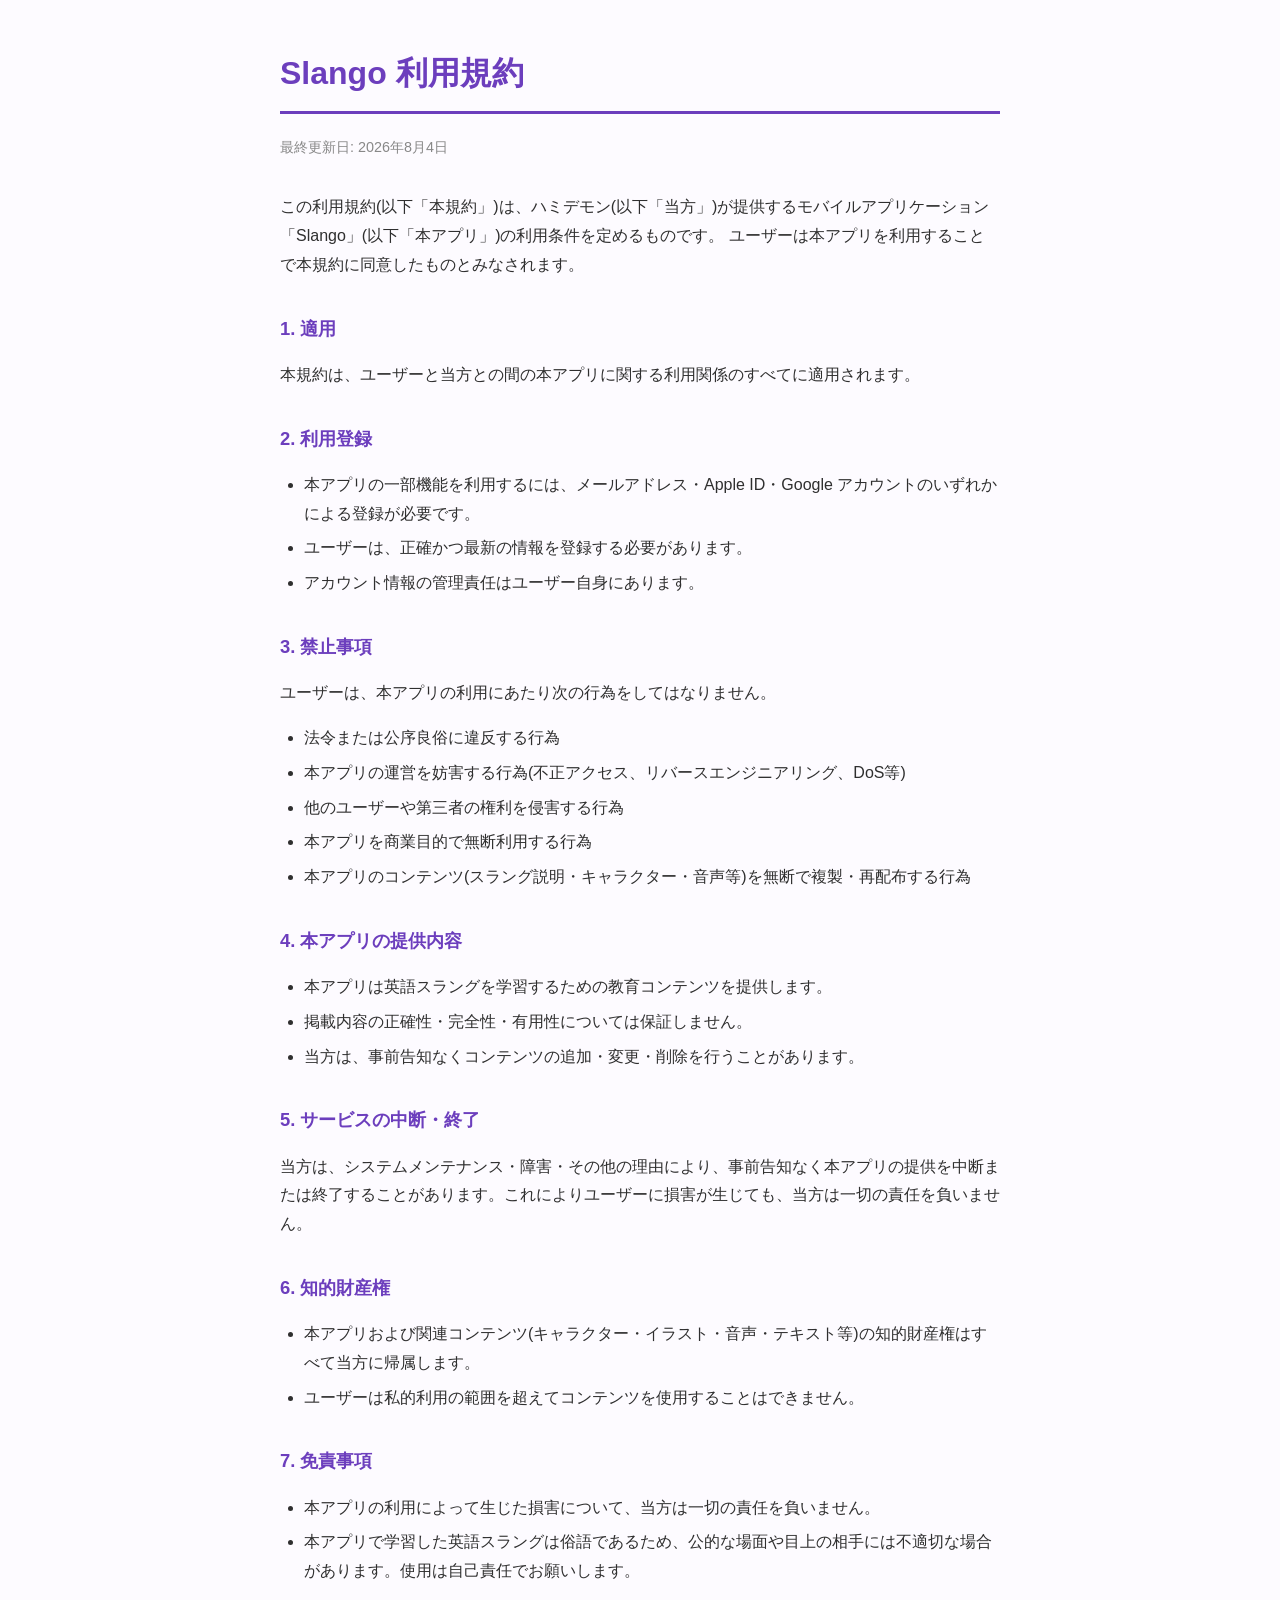
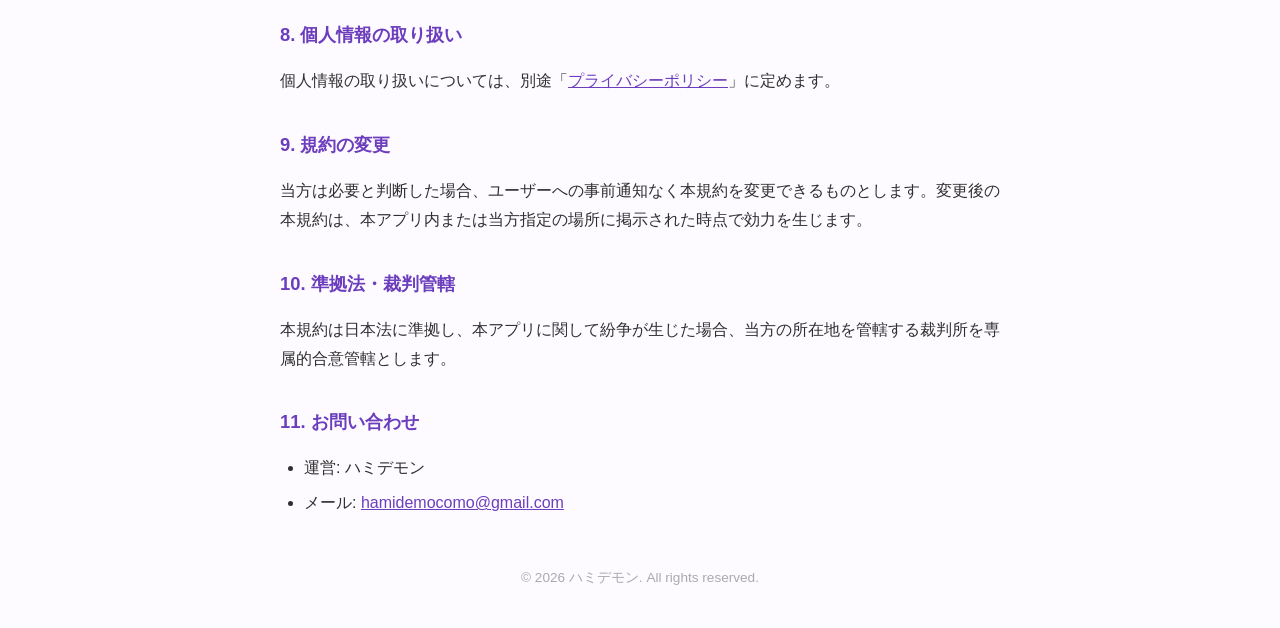
==== terms.htm @ b536e3fc "Add Slango terms, slang CSV, characters JSON" ====
<!DOCTYPE html>
<html lang="ja">
<head>
<meta charset="UTF-8">
<meta name="viewport" content="width=device-width, initial-scale=1.0">
<title>利用規約 - Slango</title>
<style>
  body {
    font-family: -apple-system, BlinkMacSystemFont, "Hiragino Sans", "Meiryo", sans-serif;
    line-height: 1.8;
    max-width: 720px;
    margin: 0 auto;
    padding: 24px;
    color: #2f2f2f;
    background: #fdfbff;
  }
  h1 { color: #6C3EBD; border-bottom: 3px solid #6C3EBD; padding-bottom: 8px; }
  h2 { color: #6C3EBD; margin-top: 32px; font-size: 1.15em; }
  ul { padding-left: 24px; }
  li { margin-bottom: 6px; }
  .meta { color: #888; font-size: 0.9em; margin-bottom: 32px; }
  a { color: #6C3EBD; }
</style>
</head>
<body>

<h1>Slango 利用規約</h1>
<p class="meta">最終更新日: 2026年8月4日</p>

<p>
この利用規約(以下「本規約」)は、ハミデモン(以下「当方」)が提供するモバイルアプリケーション「Slango」(以下「本アプリ」)の利用条件を定めるものです。
ユーザーは本アプリを利用することで本規約に同意したものとみなされます。
</p>

<h2>1. 適用</h2>
<p>本規約は、ユーザーと当方との間の本アプリに関する利用関係のすべてに適用されます。</p>

<h2>2. 利用登録</h2>
<ul>
  <li>本アプリの一部機能を利用するには、メールアドレス・Apple ID・Google アカウントのいずれかによる登録が必要です。</li>
  <li>ユーザーは、正確かつ最新の情報を登録する必要があります。</li>
  <li>アカウント情報の管理責任はユーザー自身にあります。</li>
</ul>

<h2>3. 禁止事項</h2>
<p>ユーザーは、本アプリの利用にあたり次の行為をしてはなりません。</p>
<ul>
  <li>法令または公序良俗に違反する行為</li>
  <li>本アプリの運営を妨害する行為(不正アクセス、リバースエンジニアリング、DoS等)</li>
  <li>他のユーザーや第三者の権利を侵害する行為</li>
  <li>本アプリを商業目的で無断利用する行為</li>
  <li>本アプリのコンテンツ(スラング説明・キャラクター・音声等)を無断で複製・再配布する行為</li>
</ul>

<h2>4. 本アプリの提供内容</h2>
<ul>
  <li>本アプリは英語スラングを学習するための教育コンテンツを提供します。</li>
  <li>掲載内容の正確性・完全性・有用性については保証しません。</li>
  <li>当方は、事前告知なくコンテンツの追加・変更・削除を行うことがあります。</li>
</ul>

<h2>5. サービスの中断・終了</h2>
<p>当方は、システムメンテナンス・障害・その他の理由により、事前告知なく本アプリの提供を中断または終了することがあります。これによりユーザーに損害が生じても、当方は一切の責任を負いません。</p>

<h2>6. 知的財産権</h2>
<ul>
  <li>本アプリおよび関連コンテンツ(キャラクター・イラスト・音声・テキスト等)の知的財産権はすべて当方に帰属します。</li>
  <li>ユーザーは私的利用の範囲を超えてコンテンツを使用することはできません。</li>
</ul>

<h2>7. 免責事項</h2>
<ul>
  <li>本アプリの利用によって生じた損害について、当方は一切の責任を負いません。</li>
  <li>本アプリで学習した英語スラングは俗語であるため、公的な場面や目上の相手には不適切な場合があります。使用は自己責任でお願いします。</li>
</ul>

<h2>8. 個人情報の取り扱い</h2>
<p>個人情報の取り扱いについては、別途「<a href="https://hamidemon.github.io/hamidemon/privacy-policy.htm" target="_blank">プライバシーポリシー</a>」に定めます。</p>

<h2>9. 規約の変更</h2>
<p>当方は必要と判断した場合、ユーザーへの事前通知なく本規約を変更できるものとします。変更後の本規約は、本アプリ内または当方指定の場所に掲示された時点で効力を生じます。</p>

<h2>10. 準拠法・裁判管轄</h2>
<p>本規約は日本法に準拠し、本アプリに関して紛争が生じた場合、当方の所在地を管轄する裁判所を専属的合意管轄とします。</p>

<h2>11. お問い合わせ</h2>
<ul>
  <li>運営: ハミデモン</li>
  <li>メール: <a href="mailto:hamidemocomo@gmail.com">hamidemocomo@gmail.com</a></li>
</ul>

<p style="text-align:center; color:#aaa; margin-top:48px; font-size:0.85em;">
© 2026 ハミデモン. All rights reserved.
</p>

</body>
</html>
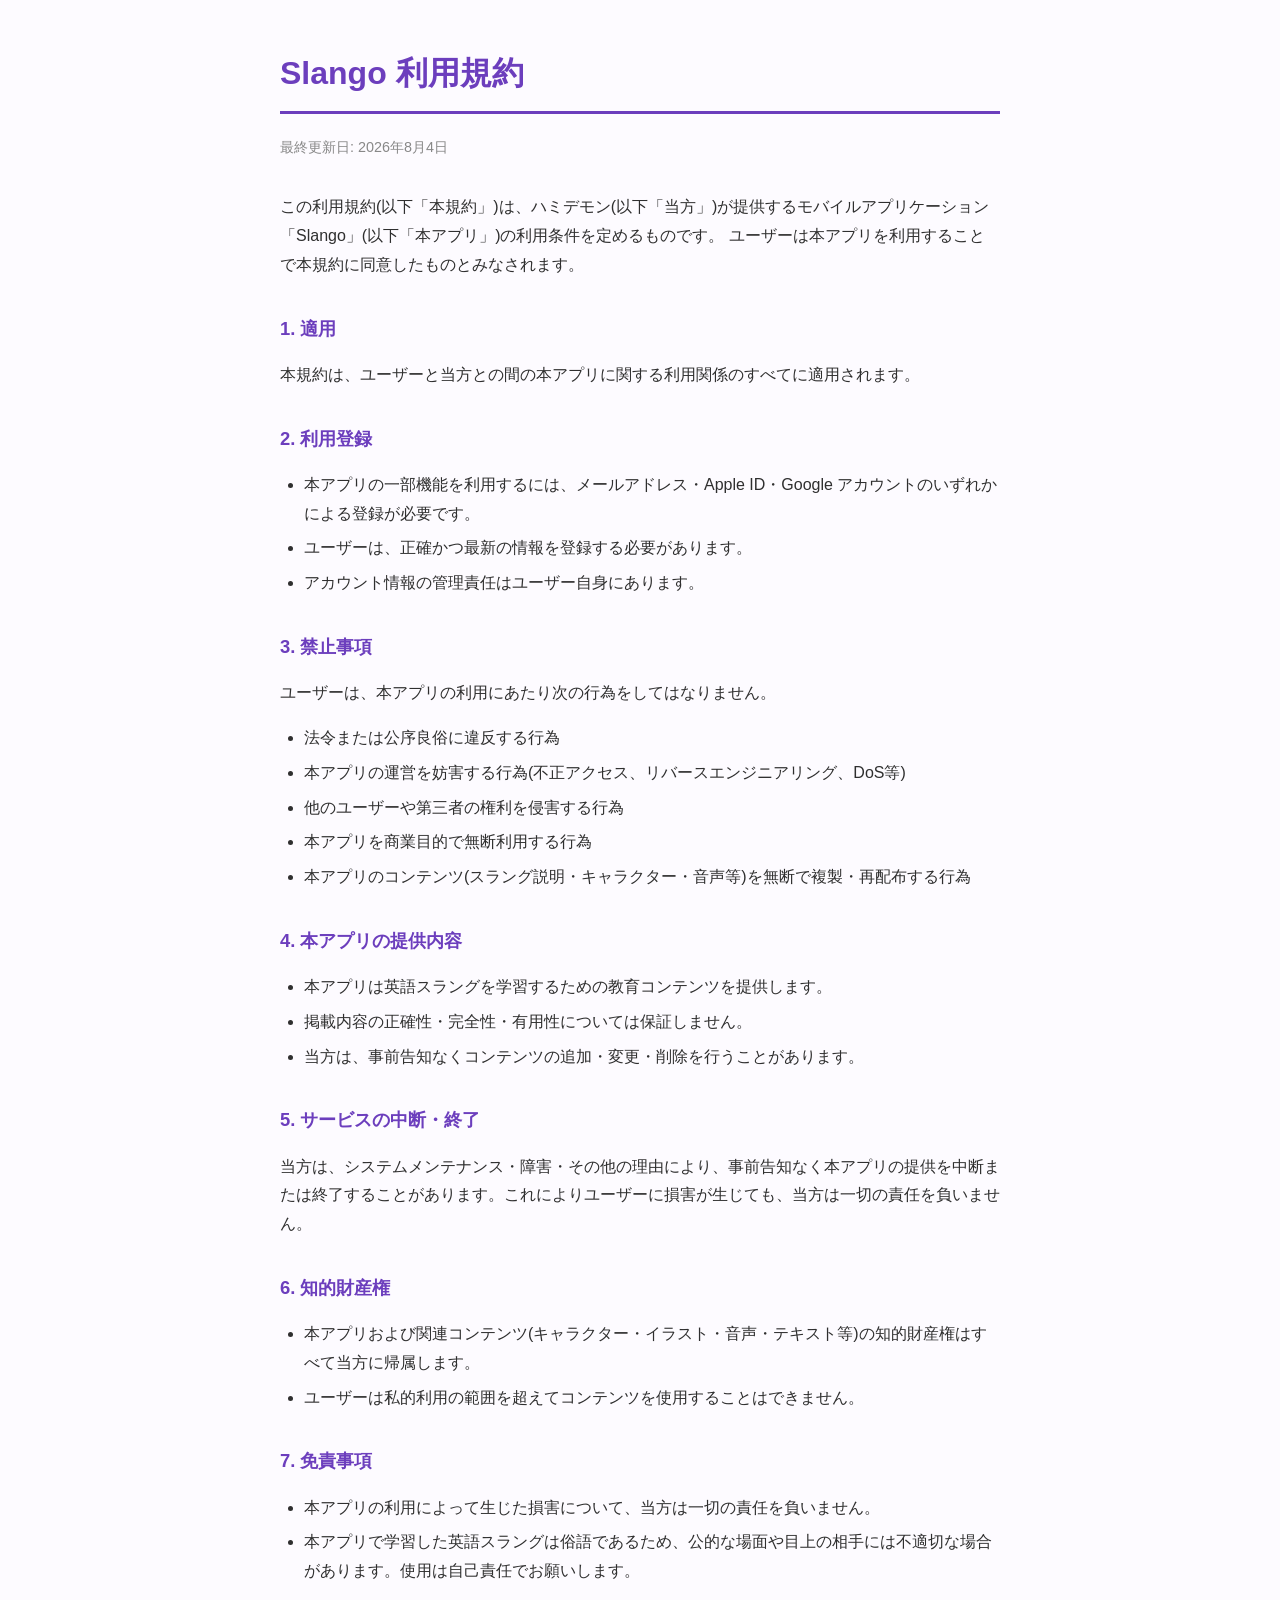
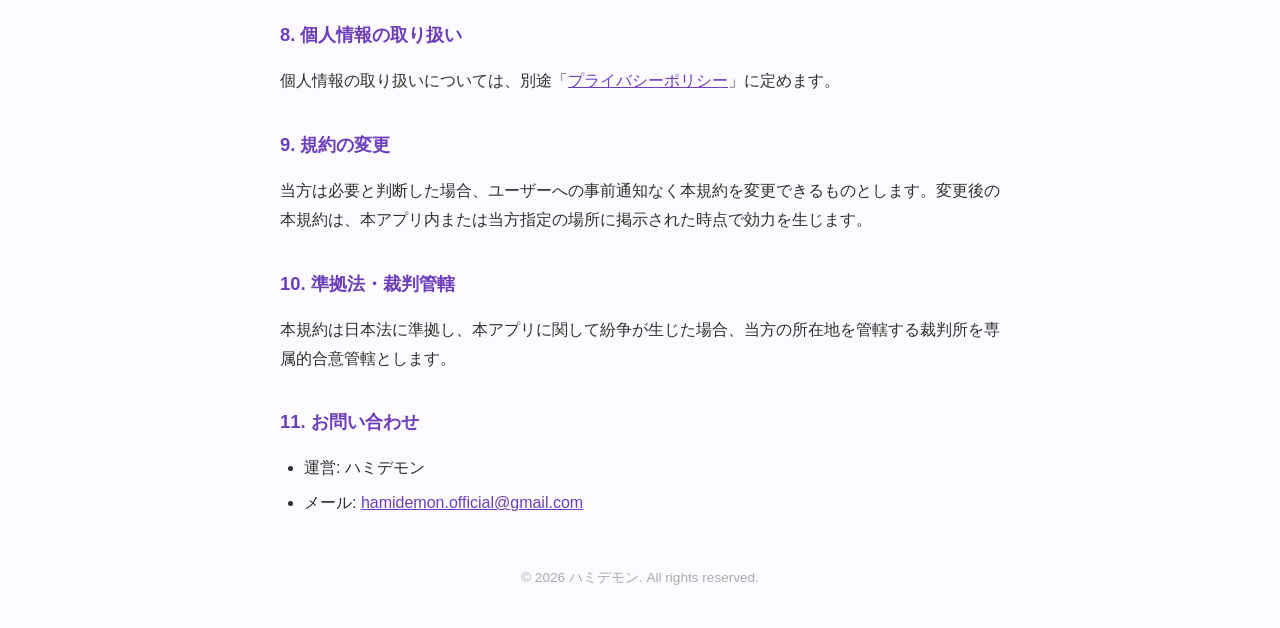
==== commit f47290c6: "Add files via upload" ====
--- a/terms.htm
+++ b/terms.htm
@@ -86,7 +86,7 @@
 <h2>11. お問い合わせ</h2>
 <ul>
   <li>運営: ハミデモン</li>
-  <li>メール: <a href="mailto:hamidemocomo@gmail.com">hamidemocomo@gmail.com</a></li>
+  <li>メール: <a href="mailto:hamidemon.official@gmail.com">hamidemon.official@gmail.com</a></li>
 </ul>
 
 <p style="text-align:center; color:#aaa; margin-top:48px; font-size:0.85em;">
